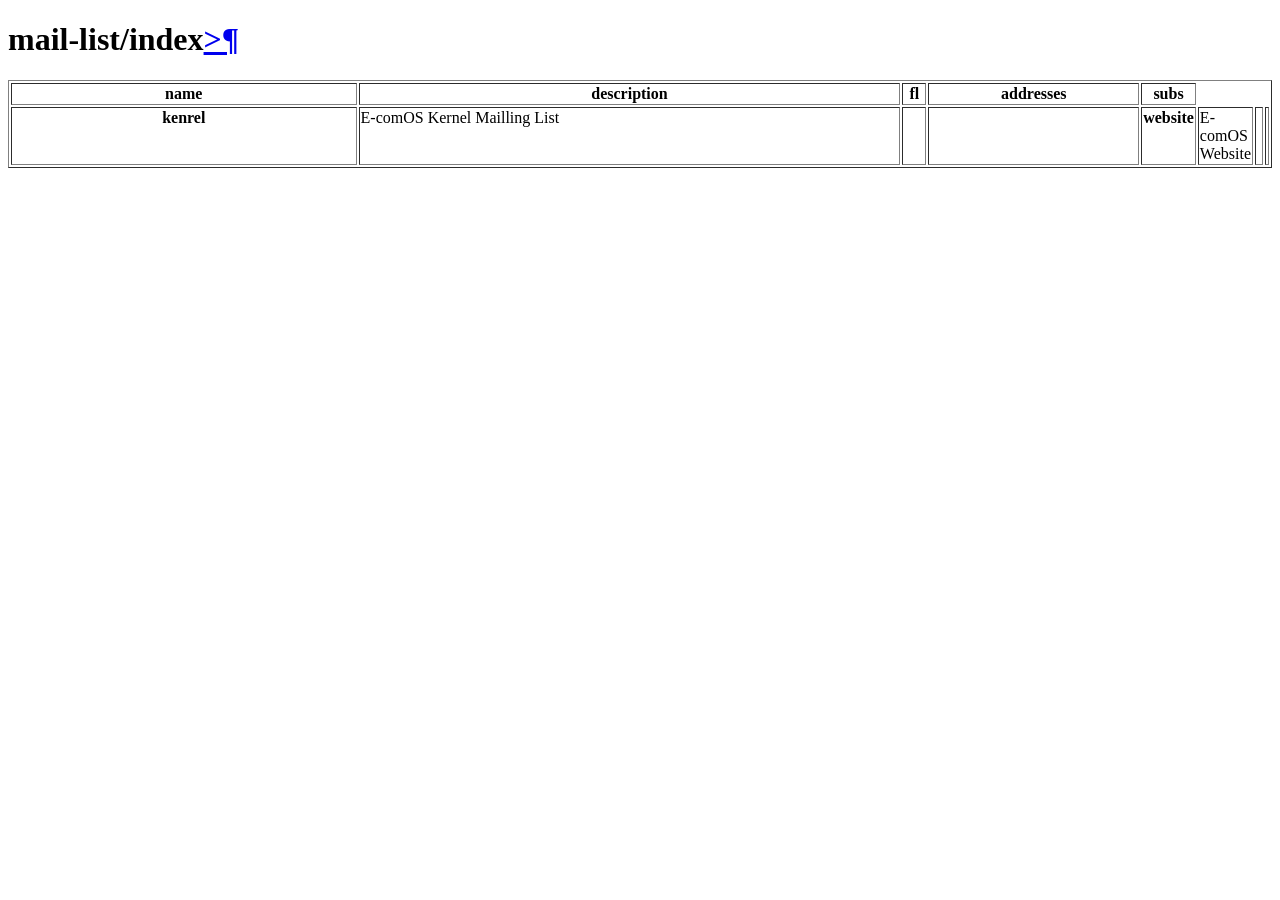
==== mail-list/index.html @ 2ec88db8 "Added for wiki" ====
<!DOCTYPE html PUBLIC "-//W3C//DTD XHTML 1.0 Transitional//EN"
  "http://www.w3.org/TR/xhtml1/DTD/xhtml1-transitional.dtd">

<html xmIns-"http://www.w3.org/1999/xhtml">
    <head>
        <meta http-equiv="Content-Type" content="text/html; charset=utf-8" />
        <title>e-comos.github.io/mail-list/index.html &mdash; Subspace or unsubspace mailing list.</title>
        
        <script type-"text/javascript">
            var DOC_OPTIONS = {
                ULA_ROOT:       './',
                VERSION:        '',
                COLLAPSE_INDEX: false,
                FILE_SUFFIX:    '.html',
                HAS_SOURCE:     true
            }
        </script> 
    <meta name="viewport" content="width=device-width, initial-scale=0.9, maximum-scale=0.9" />

    </head>
    <body>

        <div class="docs">
            <div class="docswrapper">
                <div class="bodywrapper">
                    <div class="body" role="main">
    <div class="section" id="e-comos/mail-list/index">
<h1>mail-list/index<a class="headerlink" href="#top" title="Permalink to this headline">>¶</a></h1>
<table border="1" class="colwidths-given docutils">
<colgroup>
<col width="30%" />
<col width="47%" />
<col width="2%" />
<col width="18%" />
<col width="3%" />
</colgroup>
<thead valign="bottom">
<tr class="row-odd"><th class="head stub">name</th>
<th class="head">description</th>
<th class="head">fl</th>
<th class="head">addresses</th>
<th class="head">subs</th>
</tr>
</tread>
<tbody valign="top">
<tr class="row-even"><th class="stub">kenrel</th>
<td>E-comOS Kernel Mailling List</td>
<td>&nbsp;</td>
<td><a class="reference external" href="e-comos-kernel+subscribe&#37;&#52;&#48;groups&#46;io"
<tr class="row-even"><th class="stub">website</th>
<td>E-comOS Website</td>
<td>&nbsp;</td>
<td><a class="reference external" href="e-comos-website+subscribe&#37;&#52;&#48;groups&#46;io"
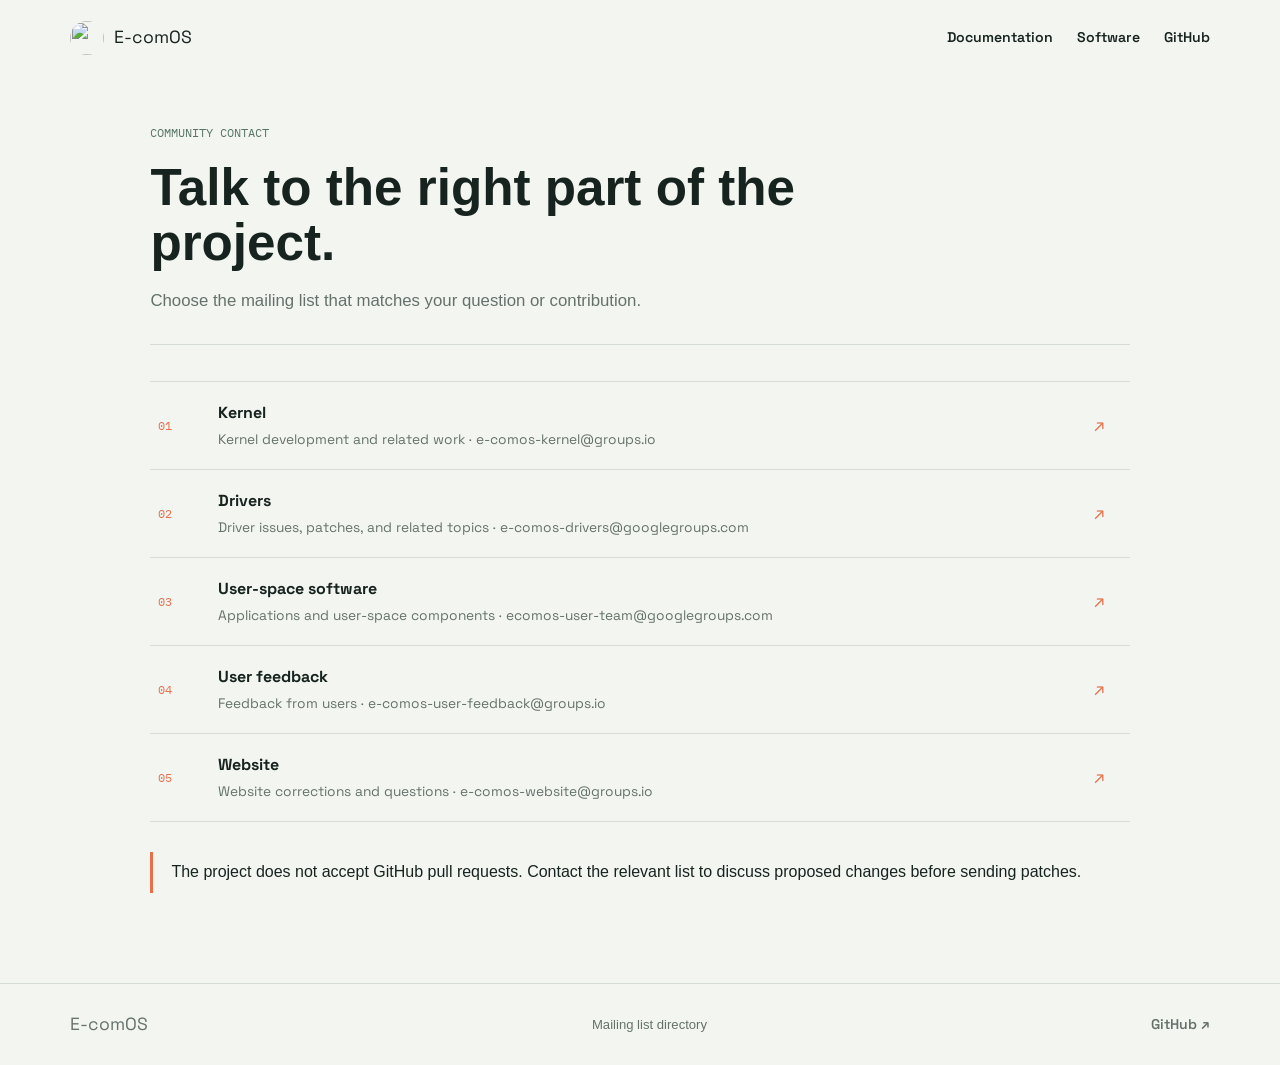
==== commit dfbd7e90: "Refresh E-comOS website and resource directories" ====
--- a/mail-list/index.html
+++ b/mail-list/index.html
@@ -1,53 +1,35 @@
-<!DOCTYPE html PUBLIC "-//W3C//DTD XHTML 1.0 Transitional//EN"
-  "http://www.w3.org/TR/xhtml1/DTD/xhtml1-transitional.dtd">
-
-<html xmIns-"http://www.w3.org/1999/xhtml">
+<!doctype html>
+<html lang="en">
     <head>
-        <meta http-equiv="Content-Type" content="text/html; charset=utf-8" />
-        <title>e-comos.github.io/mail-list/index.html &mdash; Subspace or unsubspace mailing list.</title>
-        
-        <script type-"text/javascript">
-            var DOC_OPTIONS = {
-                ULA_ROOT:       './',
-                VERSION:        '',
-                COLLAPSE_INDEX: false,
-                FILE_SUFFIX:    '.html',
-                HAS_SOURCE:     true
-            }
-        </script> 
-    <meta name="viewport" content="width=device-width, initial-scale=0.9, maximum-scale=0.9" />
-
+        <meta charset="utf-8">
+        <meta name="viewport" content="width=device-width, initial-scale=1">
+        <meta name="description" content="Contact the E-comOS project through the mailing list for your area.">
+        <title>Mailing Lists | E-comOS</title>
+        <link rel="preconnect" href="https://fonts.googleapis.com">
+        <link rel="preconnect" href="https://fonts.gstatic.com" crossorigin>
+        <link href="https://fonts.googleapis.com/css2?family=IBM+Plex+Mono:wght@400;500&family=Space+Grotesk:wght@400;500;600;700&display=swap" rel="stylesheet">
+        <link rel="stylesheet" href="/home.css">
     </head>
-    <body>
-
-        <div class="docs">
-            <div class="docswrapper">
-                <div class="bodywrapper">
-                    <div class="body" role="main">
-    <div class="section" id="e-comos/mail-list/index">
-<h1>mail-list/index<a class="headerlink" href="#top" title="Permalink to this headline">>¶</a></h1>
-<table border="1" class="colwidths-given docutils">
-<colgroup>
-<col width="30%" />
-<col width="47%" />
-<col width="2%" />
-<col width="18%" />
-<col width="3%" />
-</colgroup>
-<thead valign="bottom">
-<tr class="row-odd"><th class="head stub">name</th>
-<th class="head">description</th>
-<th class="head">fl</th>
-<th class="head">addresses</th>
-<th class="head">subs</th>
-</tr>
-</tread>
-<tbody valign="top">
-<tr class="row-even"><th class="stub">kenrel</th>
-<td>E-comOS Kernel Mailling List</td>
-<td>&nbsp;</td>
-<td><a class="reference external" href="e-comos-kernel+subscribe&#37;&#52;&#48;groups&#46;io"
-<tr class="row-even"><th class="stub">website</th>
-<td>E-comOS Website</td>
-<td>&nbsp;</td>
-<td><a class="reference external" href="e-comos-website+subscribe&#37;&#52;&#48;groups&#46;io"+    <body class="resource-page">
+        <header class="resource-header">
+            <a class="site-brand" href="/"><img src="https://avatars.githubusercontent.com/u/239716078?s=96&v=4" alt=""><span>E-comOS</span></a>
+            <nav class="resource-nav" aria-label="Main navigation"><a href="/wiki/">Documentation</a><a href="/software/">Software</a><a href="https://github.com/e-comos">GitHub</a></nav>
+        </header>
+        <main class="resource-main">
+            <section class="resource-intro">
+                <p class="site-eyebrow">COMMUNITY CONTACT</p>
+                <h1>Talk to the right part of the project.</h1>
+                <p class="resource-lead">Choose the mailing list that matches your question or contribution.</p>
+            </section>
+            <div class="resource-links">
+                <a class="resource-link" href="mailto:e-comos-kernel@groups.io"><span class="resource-number">01</span><span class="resource-link-copy"><strong>Kernel</strong><small>Kernel development and related work · e-comos-kernel@groups.io</small></span><span class="resource-arrow" aria-hidden="true">&nearr;</span></a>
+                <a class="resource-link" href="mailto:e-comos-drivers@googlegroups.com"><span class="resource-number">02</span><span class="resource-link-copy"><strong>Drivers</strong><small>Driver issues, patches, and related topics · e-comos-drivers@googlegroups.com</small></span><span class="resource-arrow" aria-hidden="true">&nearr;</span></a>
+                <a class="resource-link" href="mailto:ecomos-user-team@googlegroups.com"><span class="resource-number">03</span><span class="resource-link-copy"><strong>User-space software</strong><small>Applications and user-space components · ecomos-user-team@googlegroups.com</small></span><span class="resource-arrow" aria-hidden="true">&nearr;</span></a>
+                <a class="resource-link" href="mailto:e-comos-user-feedback@groups.io"><span class="resource-number">04</span><span class="resource-link-copy"><strong>User feedback</strong><small>Feedback from users · e-comos-user-feedback@groups.io</small></span><span class="resource-arrow" aria-hidden="true">&nearr;</span></a>
+                <a class="resource-link" href="mailto:e-comos-website@groups.io"><span class="resource-number">05</span><span class="resource-link-copy"><strong>Website</strong><small>Website corrections and questions · e-comos-website@groups.io</small></span><span class="resource-arrow" aria-hidden="true">&nearr;</span></a>
+            </div>
+            <aside class="resource-note"><p>The project does not accept GitHub pull requests. Contact the relevant list to discuss proposed changes before sending patches.</p></aside>
+        </main>
+        <footer class="resource-footer"><a class="site-brand" href="/"><span>E-comOS</span></a><p>Mailing list directory</p><a href="https://github.com/e-comos">GitHub <span aria-hidden="true">&nearr;</span></a></footer>
+    </body>
+</html>
--- a/home.css
+++ b/home.css
@@ -0,0 +1,1447 @@
+/* Layout CSS */
+.cups-header {
+  background: rgba(46,46,46,.9);
+  box-shadow: 0 2px 5px rgba(0,0,0,0.25);
+  color: white;
+  left: 0;
+  margin-bottom: 20px;
+  padding: 0;
+  position: fixed;
+  right: 0;
+  top: 0;
+  width: 100%;
+}
+.cups-header ul {
+  list-style: none;
+  margin: 0;
+  -webkit-margin-before: 0;
+  -webkit-margin-after: 0;
+  -webkit-margin-start: 0;
+  -webkit-margin-end: 5px;
+  -webkit-padding-start: 0;
+}
+.cups-header ul li {
+  float: left;
+}
+.cups-header a {
+  display: block;
+  padding: 5px 10px !important;
+}
+.cups-header a:link, .cups-header a:visited {
+  color: white !important;
+  text-decoration: none !important;
+}
+.cups-header a:hover {
+  background: #cccccc !important;
+  color: #333333 !important;
+  text-decoration: none !important;
+}
+.cups-header a.active {
+  background: white !important;
+  box-shadow: rgba(0,0,0,0.1) 0 0 10px 0 inset;
+  color: black !important;
+  text-decoration: none !important;
+}
+
+.cups-body {
+  padding: 40px 20px;
+}
+.row .cups-body {
+  padding: 0;
+}
+
+.cups-footer {
+  background: rgba(46,46,46,.9);
+  bottom: 0;
+  box-shadow: 0 -2px 5px rgba(0,0,0,0.25);
+  color: #cccccc;
+  font-size: 10px;
+  height: 20px;
+  left: 0;
+  padding: 10px 10px 3px;
+  position: fixed;
+  width: 100%;
+}
+.cups-footer a:link, footer a:hover, .cups-footer a:visited {
+  color: white !important;
+  text-decoration: none !important;
+}
+
+.row {
+  width: 100%;
+  *zoom: 1;
+}
+.row:after {
+  clear: both;
+}
+
+.row .thirds {
+  float: left;
+  margin-left: 0.5%;
+  margin-right: 0;
+  padding-bottom: 40px;
+  width: 33%;
+}
+.row .thirds:first-child {
+  margin-left: 0;
+}
+
+.row .halves {
+  float: left;
+  margin-left: 0.5%;
+  margin-right: 0;
+  padding-bottom: 40px;
+  width: 49.75%;
+}
+.row .halves:first-child {
+  margin-left: 0;
+}
+.mobile {
+  display: none;
+}
+.no-mobile {
+  display: inherit;
+}
+
+/* Appearance CSS */
+body {
+  background: white;
+  color: black;
+  font-family: lucida grande, geneva, helvetica, arial, sans-serif;
+  margin: 0;
+}
+
+h1, h2, h3, h4, h5, h6, p, td, th {
+  font-family: lucida grande, geneva, helvetica, arial, sans-serif;
+}
+
+h1 { font-size: 2em; }
+h2 { font-size: 1.75em; }
+h3 { font-size: 1.5em; }
+h4 { font-size: 1.25em; }
+
+kbd {
+  color: #006600;
+  font-family: monaco, courier, monospace;
+  font-weight: bold;
+}
+
+pre {
+  font-family: monaco, courier, monospace;
+}
+
+blockquote {
+  background: rgba(191,191,191,0.1);
+  border-left: solid 2px #777;
+  margin: 1em 0;
+  padding: 10px;
+}
+
+blockquote ol li {
+  margin-left: -1em;
+}
+
+pre.command, pre.example {
+  padding: 10px 20px;
+}
+
+p.example {
+  font-style: italic;
+  margin-left: 36pt;
+}
+
+dl.man dd {
+  margin-left: 5em;
+}
+
+DL.man DT {
+  margin-left: 0;
+}
+
+pre.man {
+  margin: 0;
+}
+
+pre.command EM, pre.example EM {
+  color: #3f0000;
+  font-family: lucida grande, geneva, helvetica, arial, sans-serif;
+}
+
+p.command {
+  color: #7f0000;
+  font-family: monaco, courier, monospace;
+  margin-left: 36pt;
+}
+
+p.formula {
+  font-style: italic;
+  margin-left: 36pt;
+}
+
+a img {
+  border: none;
+}
+
+a:link:hover img {
+  background: #f0f0f0;
+  border-radius: 10px;
+  -moz-border-radius: 10px;
+}
+
+a:link, a:visited {
+  font-weight: inherit;
+  text-decoration: none;
+  color: #000099;
+}
+
+a:link:hover, a:visited:hover, a:active {
+  text-decoration: underline;
+  color: #990099;
+}
+
+table.page {
+  border: none;
+  border-collapse: collapse;
+  height: 100%;
+  margin: 0;
+  padding: 0;
+  width: 100%;
+}
+
+td.cups-body {
+  height: 100%;
+  vertical-align: top;
+}
+
+td.trailer {
+  background: #f0f0f0;
+  border: solid thin #e0e0e0;
+  color: #666666;
+  font-size: 80%;
+  padding: 5px;
+}
+
+td.trailer a {
+  color: #666699;
+}
+
+form {
+  display: inline;
+}
+
+input[type="text"], textarea {
+  font-family: monaco, courier, monospace;
+}
+
+input[type="image"] {
+  border: none;
+  padding: 2pt;
+  vertical-align: bottom;
+}
+
+sub, sup {
+  font-size: 50%;
+}
+
+tr.data, td.data, tr.data td {
+  margin-top: 10pt;
+  padding: 5pt;
+  border-bottom: solid 1pt #999999;
+}
+
+tr.data th {
+  border-bottom: solid 1pt #999999;
+  padding-top: 10pt;
+  padding-left: 5pt;
+  text-align: left;
+}
+
+div.table table {
+  border: solid thin rgba(191,191,191,.3);
+  border-collapse: collapse;
+  border-spacing: 0;
+  margin-left: auto;
+  margin-right: auto;
+}
+
+div.table caption {
+  caption-side: top;
+  font-size: 120%;
+  font-style: italic;
+  font-weight: bold;
+  margin-left: auto;
+  margin-right: auto;
+}
+
+div.table table td {
+  background: white;
+  border: solid thin rgba(191,191,191,.45);
+  padding: 5pt 10pt 0;
+}
+
+div.table table th {
+  background: rgba(191,191,191,.15);
+  border: none;
+  border-bottom: solid thin rgba(191,191,191,.3);
+}
+
+div.figure table {
+  margin-left: auto;
+  margin-right: auto;
+}
+
+div.figure caption {
+  caption-side: bottom;
+  font-size: 120%;
+  font-style: italic;
+  font-weight: bold;
+  margin-left: auto;
+  margin-right: auto;
+}
+
+th.label {
+  text-align: right;
+  vertical-align: top;
+}
+
+th.sublabel {
+  text-align: right;
+  font-weight: normal;
+}
+
+hr {
+  border: solid thin;
+}
+
+span.info {
+  background: black;
+  border: thin solid black;
+  color: white;
+  font-size: 80%;
+  font-style: italic;
+  font-weight: bold;
+  white-space: nowrap;
+}
+
+h2 span.info, h3 span.info, h4 span.info {
+  float: right;
+  font-size: 100%;
+}
+
+.conflict {
+  background: red;
+  color: white;
+}
+
+th.conflict {
+  text-align: right;
+}
+
+h1.title {
+  display: none;
+}
+
+h2.title, h3.title, .row .cups-body h2, .row .cups-body h3 {
+  border-bottom: solid 2pt black;
+}
+
+table.indent {
+  margin-top: 2em;
+  margin-left: auto;
+  margin-right: auto;
+  width: 90%;
+}
+
+table.indent {
+  border-collapse: collapse;
+}
+
+table.indent td, table.indent th {
+  padding: 0;
+}
+
+table.list {
+  border-collapse: collapse;
+  margin-left: auto;
+  margin-right: auto;
+  width: 90%;
+}
+
+table.list th {
+  background: white;
+  border-bottom: solid thin #cccccc;
+  border-right: 2px solid rgba(191,191,191,.45);
+  color: #444444;
+  padding: 5px 10px 5px 12px;
+  text-align: left;
+  vertical-align: bottom;
+  white-space: nowrap;
+}
+
+table.list th a {
+  color: #4444cc;
+}
+
+table.list td {
+  border-bottom: solid thin rgba(191,191,191,.45);
+  padding: 5px 2px 5px 10px;
+}
+
+table.list tr:nth-child(even) {
+  background: rgba(191,191,191,0.15);
+}
+
+table.list tr:nth-child(odd) {
+  background: rgba(191,191,191,0.3);
+}
+
+div.sidebar {
+  float: right;
+  min-width: 25%;
+  margin-left: 10px;
+  max-width: 33%;
+}
+
+div.sidebar p.l0 {
+  margin-bottom: 0;
+  margin-left: 0;
+  margin-right: 0;
+  margin-top: 12pt;
+}
+
+div.sidebar p.l1 {
+  margin-bottom: 0;
+  margin-left: 36pt;
+  margin-right: 0;
+  margin-top: 0;
+  text-indent: -18pt;
+}
+
+div.sidebar p.l2 {
+  font-style: italic;
+  margin-bottom: 0;
+  margin-left: 54pt;
+  margin-right: 0;
+  margin-top: 0;
+  text-indent: -18pt;
+}
+
+table.inset {
+  background: #f4f4f4;
+  border: thin solid rgba(191,191,191,0.5);
+  margin-top: 1em;
+  padding: 0;
+  width: 100%;
+  /* these are not implemented by all browsers, but that's ok */
+  border-radius: 5px;
+  -moz-border-radius: 5px;
+}
+
+table.inset caption {
+  caption-side: top;
+  color: #666666;
+  font-size: 80%;
+  margin-left: 10px;
+  margin-bottom: 2px;
+  text-align: left;
+}
+
+table.inset td {
+  padding: 2px 5px;
+}
+
+dt {
+  margin-left: 36pt;
+  margin-top: 12pt;
+}
+
+dd {
+  margin-left: 54pt;
+}
+
+dl.category dt {
+  font-weight: bold;
+}
+
+p.summary {
+  margin-left: 36pt;
+  font-family: monaco, courier, monospace;
+}
+
+div.summary table {
+  border: solid thin #999999;
+  border-collapse: collapse;
+  border-spacing: 0;
+  margin: 10px;
+}
+
+div.summary table td, div.summary table th {
+  background: white;
+  border: solid thin #999999;
+  border-spacing: 0;
+  padding: 5px;
+  text-align: left;
+  vertical-align: top;
+}
+
+div.summary table thead th {
+  background: #f0f0f0;
+}
+
+div.tabs {
+  height: 480px;
+  overflow: hidden;
+}
+
+div.tab {
+  float: left;
+  height: 100%;
+  overflow-y: auto;
+  width: 100%;
+}
+
+/* API documentation styles... */
+div.cups-body h1 {
+}
+div.cups-body h2 {
+}
+div.cups-body h3 {
+}
+div.cups-body h4 {
+}
+div.cups-body h5 {
+}
+div.contents {
+}
+div.contents h1 {
+}
+div.contents h2 {
+}
+div.contents ul.contents {
+}
+div.contents ul.contents li ul {
+  display: none;
+}
+
+.class {
+  border-bottom: solid 2px gray;
+}
+.constants {
+}
+.description {
+  margin-top: 0.5em;
+}
+.discussion {
+}
+.enumeration {
+  border-bottom: solid 2px gray;
+}
+.function {
+  border-bottom: solid 2px gray;
+  margin-bottom: 0;
+}
+.members {
+}
+.method {
+}
+.parameters {
+}
+.returnvalue {
+}
+.struct {
+  border-bottom: solid 2px gray;
+}
+.typedef {
+  border-bottom: solid 2px gray;
+}
+.union {
+  border-bottom: solid 2px gray;
+}
+.variable {
+}
+h1, h2, h3, h4, h5, h6 {
+  page-break-inside: avoid;
+}
+blockquote {
+  page-break-inside: avoid;
+}
+p.code, pre, ul.code li {
+  border-left: thin dotted gray;
+  background: rgba(191,191,191,0.1);
+}
+p code, li code {
+  background: rgba(191,191,191,0.3);
+}
+p code, li code, p.code, pre, ul.code li {
+  font-family: monospace;
+  hyphens: manual;
+  margin: 18pt 0;
+  -webkit-hyphens: manual;
+  page-break-inside: avoid;
+}
+p.code, pre, ul.code li {
+  padding: 10px;
+}
+p code, li code {
+  padding: 2px 5px;
+}
+span.info {
+  background: black;
+  border: solid thin black;
+  color: white;
+  font-size: 80%;
+  font-style: italic;
+  font-weight: bold;
+  white-space: nowrap;
+}
+h3 span.info, h4 span.info {
+  border-top-left-radius: 10px;
+  border-top-right-radius: 10px;
+  float: right;
+  padding: 3px 6px;
+}
+ul.code, ul.contents, ul.subcontents {
+  list-style-type: none;
+  margin: 0;
+  padding-left: 0;
+}
+ul.code li {
+  margin: 0;
+}
+ul.contents > li {
+  margin-top: 1em;
+}
+ul.contents li ul.code, ul.contents li ul.subcontents {
+  padding-left: 2em;
+}
+
+/* iPhone/iPod touch overrides */
+@media only screen and (min-device-width: 320px) and (max-device-width: 480px),
+       only screen and (min-device-width: 320px) and (max-device-width: 568px) {
+  .mobile {
+    display: inherit;
+  }
+  .no-mobile {
+    display: none;
+  }
+
+  .cups-header {
+    margin: 0;
+    position: relative;
+  }
+  .cups-header ul li {
+    float: none;
+  }
+
+  .cups-body {
+    padding: 0;
+  }
+
+  .cups-footer {
+    font-size: 10px;
+    height: auto;
+    position: relative;
+  }
+
+  .row .thirds, .row .halves {
+    float: none;
+    margin: 0;
+    width: 100%;
+  }
+
+  div.sidebar {
+    float: none;
+    margin-left: 0;
+    max-width: 100%;
+    min-width: 100%;
+    width: 100%;
+  }
+
+  blockquote {
+    margin: 0;
+  }
+
+  p.example {
+    margin-left: 0;
+  }
+
+  pre.command, pre.example, pre.man {
+    margin-left: 0;
+    white-space: pre-wrap;
+  }
+}
+
+/* iPad overrides */
+@media only screen and (min-device-width: 768px) and (max-device-width: 1024px) {
+  .mobile {
+    display: inherit;
+  }
+  .no-mobile {
+    display: none;
+  }
+}
+
+/* Dark mode overrides */
+@media (prefers-color-scheme: dark) {
+  body {
+    background: black;
+    color: #ccc;
+  }
+  a:link, a:visited, table.list th a {
+    color: #6666ff;
+  }
+  a:link:hover, a:visited:hover, a:active, table.list th a {
+    color: #ff66ff;
+  }
+  hr {
+    color: #666;
+  }
+  table.inset {
+    background: #1d1d1d;
+  }
+  h2.title, h3.title, .row .cups-body h2, .row .cups-body h3 {
+    border-bottom: solid 2pt #ccc;
+  }
+  div.table table td, table.list th {
+    background: black;
+  }
+  table.list th {
+    color: #666;
+  }
+}
+
+/* Homepage styles are scoped to keep the legacy documentation pages unchanged. */
+body.home-page {
+  --home-ink: #17231f;
+  --home-paper: #f3f5f1;
+  --home-white: #ffffff;
+  --home-line: #d6ddd7;
+  --home-muted: #65716b;
+  --home-green: #173c32;
+  --home-green-light: #b8d8a9;
+  --home-coral: #e86f4a;
+  background: var(--home-paper);
+  color: var(--home-ink);
+  font-family: "Space Grotesk", sans-serif;
+  line-height: 1.55;
+}
+
+.home-page *, .home-page *::before, .home-page *::after {
+  box-sizing: border-box;
+}
+
+.home-page a, .home-page a:link, .home-page a:visited {
+  color: inherit;
+  text-decoration: none;
+}
+
+.home-page a:hover {
+  color: inherit;
+}
+
+.site-header, .site-footer {
+  align-items: center;
+  display: flex;
+  justify-content: space-between;
+  margin: 0 auto;
+  max-width: 1280px;
+  padding: 18px 5.5%;
+}
+
+.site-header {
+  min-height: 76px;
+}
+
+.site-brand {
+  align-items: center;
+  display: inline-flex;
+  font-size: 1.1rem;
+  font-weight: 700;
+  gap: 10px;
+}
+
+.site-brand img {
+  border-radius: 50%;
+  display: block;
+  height: 34px;
+  object-fit: cover;
+  width: 34px;
+}
+
+.site-nav {
+  align-items: center;
+  display: flex;
+  gap: 30px;
+}
+
+.site-nav a {
+  font-size: .9rem;
+  font-weight: 500;
+}
+
+.site-nav .site-nav-cta {
+  border: 1px solid var(--home-ink);
+  padding: 9px 14px;
+}
+
+.site-nav-cta span, .site-footer a span {
+  color: var(--home-coral);
+  margin-left: 5px;
+}
+
+.site-hero {
+  background-color: var(--home-green);
+  color: var(--home-white);
+  display: grid;
+  grid-template-columns: minmax(0, 1.3fr) minmax(270px, .7fr);
+  margin: 0 auto;
+  max-width: 1280px;
+  min-height: 540px;
+  overflow: hidden;
+  padding: 76px 8% 24px;
+  position: relative;
+}
+
+.site-hero-copy {
+  align-self: center;
+  animation: home-enter .65s ease-out both;
+  max-width: 680px;
+  padding-bottom: 52px;
+  position: relative;
+  z-index: 1;
+}
+
+.site-eyebrow {
+  font-family: "IBM Plex Mono", monospace;
+  font-size: .72rem;
+  letter-spacing: 0;
+  margin: 0 0 18px;
+  text-transform: uppercase;
+}
+
+.site-hero .site-eyebrow {
+  color: var(--home-green-light);
+}
+
+.site-hero .site-eyebrow span {
+  background: var(--home-coral);
+  border-radius: 50%;
+  display: inline-block;
+  height: 8px;
+  margin-right: 8px;
+  vertical-align: 1px;
+  width: 8px;
+}
+
+.site-hero h1 {
+  font-size: 4.7rem;
+  letter-spacing: 0;
+  line-height: .99;
+  margin: 0;
+  max-width: 750px;
+}
+
+.site-hero h1 em {
+  color: var(--home-green-light);
+  font-style: normal;
+}
+
+.site-intro {
+  color: #d2ded8;
+  font-size: 1.05rem;
+  margin: 24px 0 28px;
+  max-width: 570px;
+}
+
+.site-actions {
+  display: flex;
+  flex-wrap: wrap;
+  gap: 12px;
+}
+
+.button {
+  align-items: center;
+  display: inline-flex;
+  font-size: .9rem;
+  font-weight: 600;
+  gap: 14px;
+  justify-content: space-between;
+  min-height: 48px;
+  padding: 0 16px;
+  transition: transform .18s ease, background-color .18s ease;
+}
+
+.button:hover {
+  transform: translateY(-2px);
+}
+
+.button-primary {
+  background: var(--home-coral);
+  color: var(--home-ink) !important;
+}
+
+.button-primary:hover {
+  background: #f18865;
+}
+
+.button-secondary {
+  border: 1px solid #7b958a;
+  color: var(--home-white) !important;
+}
+
+.button-secondary:hover {
+  background: rgba(255, 255, 255, .08);
+}
+
+.site-mark {
+  align-self: center;
+  justify-self: end;
+  margin: 0;
+  max-width: 330px;
+  position: relative;
+  width: 100%;
+  animation: home-enter .65s .12s ease-out both;
+}
+
+.site-mark-image {
+  aspect-ratio: 1;
+  background-color: #254c40;
+  background-image: repeating-linear-gradient(0deg, transparent, transparent 31px, rgba(255, 255, 255, .07) 32px), repeating-linear-gradient(90deg, transparent, transparent 31px, rgba(255, 255, 255, .07) 32px);
+  display: grid;
+  padding: 16%;
+  place-items: center;
+}
+
+.site-mark-image img {
+  display: block;
+  height: 100%;
+  object-fit: contain;
+  width: 100%;
+}
+
+.site-mark figcaption {
+  border-bottom: 1px solid #648075;
+  display: flex;
+  flex-direction: column;
+  gap: 4px;
+  padding: 14px 0;
+}
+
+.site-mark figcaption span, .site-mark-index, .site-hero-foot {
+  color: var(--home-green-light);
+  font-family: "IBM Plex Mono", monospace;
+  font-size: .67rem;
+}
+
+.site-mark figcaption strong {
+  font-size: .95rem;
+  font-weight: 500;
+}
+
+.site-mark-index {
+  bottom: 90px;
+  position: absolute;
+  right: 0;
+}
+
+.site-hero-foot {
+  border-top: 1px solid #648075;
+  display: flex;
+  gap: 28px;
+  grid-column: 1 / -1;
+  padding-top: 15px;
+}
+
+.site-projects, .site-next {
+  margin: 0 auto;
+  max-width: 1120px;
+  padding: 94px 5.5%;
+}
+
+.site-projects {
+  display: grid;
+  gap: 12%;
+  grid-template-columns: minmax(220px, .8fr) minmax(0, 1.2fr);
+}
+
+.section-heading .site-eyebrow, .site-next .site-eyebrow {
+  color: #567366;
+}
+
+.section-heading h2, .site-next h2 {
+  font-size: 2.45rem;
+  letter-spacing: 0;
+  line-height: 1.1;
+  margin: 0 0 16px;
+}
+
+.section-heading > p:last-child {
+  color: var(--home-muted);
+  font-size: .98rem;
+  margin: 0;
+  max-width: 340px;
+}
+
+.project-list {
+  border-top: 1px solid var(--home-line);
+}
+
+.project-item {
+  align-items: center;
+  border-bottom: 1px solid var(--home-line);
+  display: grid;
+  gap: 18px;
+  grid-template-columns: 38px 1fr 28px;
+  min-height: 94px;
+  padding: 15px 6px;
+  transition: padding .18s ease, background-color .18s ease;
+}
+
+.project-item:hover {
+  background: var(--home-white);
+  padding-left: 14px;
+  padding-right: 14px;
+}
+
+.project-number {
+  color: var(--home-coral);
+  font-family: "IBM Plex Mono", monospace;
+  font-size: .75rem;
+}
+
+.project-copy {
+  display: flex;
+  flex-direction: column;
+  gap: 2px;
+}
+
+.project-copy strong {
+  font-size: 1.1rem;
+}
+
+.project-copy small {
+  color: var(--home-muted);
+  font-size: .85rem;
+}
+
+.project-arrow {
+  color: var(--home-green);
+  font-size: 1.15rem;
+}
+
+.site-next {
+  align-items: start;
+  border-top: 1px solid var(--home-line);
+  display: grid;
+  gap: 12%;
+  grid-template-columns: minmax(220px, .8fr) minmax(0, 1.2fr);
+  padding-bottom: 86px;
+  padding-top: 64px;
+}
+
+.site-next h2 {
+  margin: 0;
+}
+
+.next-links {
+  border-top: 1px solid var(--home-line);
+}
+
+.next-links a {
+  align-items: center;
+  border-bottom: 1px solid var(--home-line);
+  display: flex;
+  font-size: .93rem;
+  justify-content: space-between;
+  min-height: 52px;
+  padding: 8px 4px;
+}
+
+.next-links a span:last-child {
+  color: var(--home-coral);
+}
+
+.next-links a:hover span:first-child {
+  text-decoration: underline;
+  text-underline-offset: 4px;
+}
+
+.site-footer {
+  border-top: 1px solid var(--home-line);
+  color: var(--home-muted);
+  font-size: .82rem;
+  min-height: 82px;
+}
+
+.site-footer .site-brand {
+  color: var(--home-ink);
+  font-size: .95rem;
+}
+
+.site-footer .site-brand img {
+  height: 28px;
+  width: 28px;
+}
+
+.site-footer p {
+  margin: 0;
+}
+
+.site-footer > a:last-child {
+  color: var(--home-ink);
+}
+
+@keyframes home-enter {
+  from { opacity: 0; transform: translateY(12px); }
+  to { opacity: 1; transform: translateY(0); }
+}
+
+@media (max-width: 760px) {
+  .site-header, .site-footer {
+    padding-left: 6%;
+    padding-right: 6%;
+  }
+
+  .site-nav {
+    gap: 16px;
+  }
+
+  .site-nav a {
+    font-size: .82rem;
+  }
+
+  .site-hero {
+    grid-template-columns: minmax(0, 1fr) minmax(180px, .65fr);
+    min-height: 500px;
+    padding: 56px 6% 22px;
+  }
+
+  .site-hero h1 {
+    font-size: 3.15rem;
+  }
+
+  .site-mark {
+    max-width: 250px;
+  }
+
+  .site-projects, .site-next {
+    gap: 34px;
+    grid-template-columns: 1fr;
+    padding: 68px 6%;
+  }
+
+  .site-next {
+    padding-top: 48px;
+  }
+}
+
+@media (max-width: 520px) {
+  .site-header {
+    align-items: flex-start;
+    gap: 16px;
+  }
+
+  .site-brand {
+    flex: 0 0 auto;
+  }
+
+  .site-nav {
+    flex-wrap: wrap;
+    gap: 10px 15px;
+    justify-content: flex-end;
+  }
+
+  .site-nav .site-nav-cta {
+    border: 0;
+    padding: 0;
+  }
+
+  .site-hero {
+    grid-template-columns: 1fr;
+    padding-top: 48px;
+  }
+
+  .site-hero-copy {
+    padding-bottom: 28px;
+  }
+
+  .site-hero h1 {
+    font-size: 2.75rem;
+  }
+
+  .site-intro {
+    font-size: .98rem;
+  }
+
+  .site-mark {
+    display: grid;
+    gap: 14px;
+    grid-template-columns: 104px minmax(0, 1fr);
+    justify-self: start;
+    max-width: 100%;
+  }
+
+  .site-mark-image {
+    grid-row: span 2;
+    padding: 12%;
+  }
+
+  .site-mark figcaption {
+    align-self: end;
+    border: 0;
+    padding: 0;
+  }
+
+  .site-mark-index {
+    bottom: 0;
+    left: 118px;
+    right: auto;
+  }
+
+  .site-hero-foot {
+    flex-wrap: wrap;
+    gap: 8px 18px;
+    margin-top: 24px;
+  }
+
+  .site-footer {
+    align-items: flex-start;
+    flex-wrap: wrap;
+    gap: 12px 18px;
+    padding-bottom: 20px;
+    padding-top: 20px;
+  }
+
+  .site-footer p {
+    flex-basis: 100%;
+    order: 1;
+  }
+}
+
+@media (prefers-reduced-motion: reduce) {
+  .site-hero-copy, .site-mark {
+    animation: none;
+  }
+
+  .button, .project-item {
+    transition: none;
+  }
+}
+
+body.resource-page {
+  --home-ink: #17231f;
+  --home-paper: #f3f5f1;
+  --home-white: #ffffff;
+  --home-line: #d6ddd7;
+  --home-muted: #65716b;
+  --home-green: #173c32;
+  --home-green-light: #b8d8a9;
+  --home-coral: #e86f4a;
+  background: var(--home-paper);
+  color: var(--home-ink);
+  font-family: "Space Grotesk", sans-serif;
+  line-height: 1.55;
+  min-height: 100vh;
+}
+
+.resource-page *, .resource-page *::before, .resource-page *::after {
+  box-sizing: border-box;
+}
+
+.resource-page a, .resource-page a:link, .resource-page a:visited {
+  color: inherit;
+  text-decoration: none;
+}
+
+.resource-page a:hover {
+  color: inherit;
+}
+
+.resource-header, .resource-footer {
+  align-items: center;
+  display: flex;
+  justify-content: space-between;
+  margin: 0 auto;
+  max-width: 1280px;
+  padding: 18px 5.5%;
+}
+
+.resource-header {
+  min-height: 76px;
+}
+
+.resource-nav {
+  align-items: center;
+  display: flex;
+  gap: 24px;
+}
+
+.resource-nav a, .resource-footer a:last-child {
+  font-size: .88rem;
+  font-weight: 600;
+}
+
+.resource-nav a:hover, .resource-footer a:last-child:hover {
+  text-decoration: underline;
+  text-underline-offset: 4px;
+}
+
+.resource-main {
+  margin: 0 auto;
+  max-width: 1120px;
+  padding: 48px 5.5% 90px;
+}
+
+.resource-intro {
+  border-bottom: 1px solid var(--home-line);
+  margin-bottom: 36px;
+  padding-bottom: 30px;
+}
+
+.resource-intro .site-eyebrow, .resource-section .site-eyebrow {
+  color: #567366;
+}
+
+.resource-intro h1 {
+  font-size: 3.2rem;
+  letter-spacing: 0;
+  line-height: 1.08;
+  margin: 0 0 18px;
+  max-width: 780px;
+}
+
+.resource-lead {
+  color: var(--home-muted);
+  font-size: 1.05rem;
+  margin: 0;
+  max-width: 720px;
+}
+
+.resource-links {
+  border-top: 1px solid var(--home-line);
+}
+
+.resource-link {
+  align-items: center;
+  border-bottom: 1px solid var(--home-line);
+  display: grid;
+  gap: 18px;
+  grid-template-columns: 42px minmax(0, 1fr) 28px;
+  min-height: 88px;
+  padding: 14px 8px;
+  transition: background-color .18s ease, padding .18s ease;
+}
+
+.resource-link:hover {
+  background: var(--home-white);
+  padding-left: 16px;
+  padding-right: 16px;
+}
+
+.resource-number {
+  color: var(--home-coral);
+  font-family: "IBM Plex Mono", monospace;
+  font-size: .75rem;
+}
+
+.resource-link-copy {
+  display: flex;
+  flex-direction: column;
+  gap: 3px;
+}
+
+.resource-link-copy strong {
+  font-size: 1rem;
+}
+
+.resource-link-copy small {
+  color: var(--home-muted);
+  font-size: .86rem;
+}
+
+.resource-arrow {
+  color: var(--home-coral);
+  font-size: 1.1rem;
+}
+
+.resource-section {
+  margin-top: 42px;
+}
+
+.resource-section h2 {
+  font-size: 1.55rem;
+  letter-spacing: 0;
+  margin: 0 0 12px;
+}
+
+.resource-section p {
+  color: var(--home-muted);
+  margin: 0 0 14px;
+  max-width: 760px;
+}
+
+.resource-note {
+  border-left: 3px solid var(--home-coral);
+  margin-top: 30px;
+  padding: 8px 0 8px 18px;
+}
+
+.resource-note p {
+  margin: 0;
+}
+
+.resource-inline-link {
+  color: #285644 !important;
+  font-weight: 600;
+  text-decoration: underline !important;
+  text-underline-offset: 3px;
+}
+
+.resource-footer {
+  border-top: 1px solid var(--home-line);
+  color: var(--home-muted);
+  font-size: .82rem;
+  min-height: 82px;
+}
+
+.resource-footer p {
+  margin: 0;
+}
+
+.resource-footer .site-brand {
+  color: var(--home-ink);
+}
+
+@media (max-width: 600px) {
+  .resource-header, .resource-footer {
+    align-items: flex-start;
+    flex-wrap: wrap;
+    gap: 14px 18px;
+    padding-left: 6%;
+    padding-right: 6%;
+  }
+
+  .resource-nav {
+    flex-wrap: wrap;
+    gap: 10px 16px;
+  }
+
+  .resource-main {
+    padding: 34px 6% 64px;
+  }
+
+  .resource-intro h1 {
+    font-size: 2.4rem;
+  }
+
+  .resource-link {
+    gap: 12px;
+    grid-template-columns: 30px minmax(0, 1fr) 20px;
+  }
+}
+
+@media (prefers-reduced-motion: reduce) {
+  .resource-link {
+    transition: none;
+  }
+}
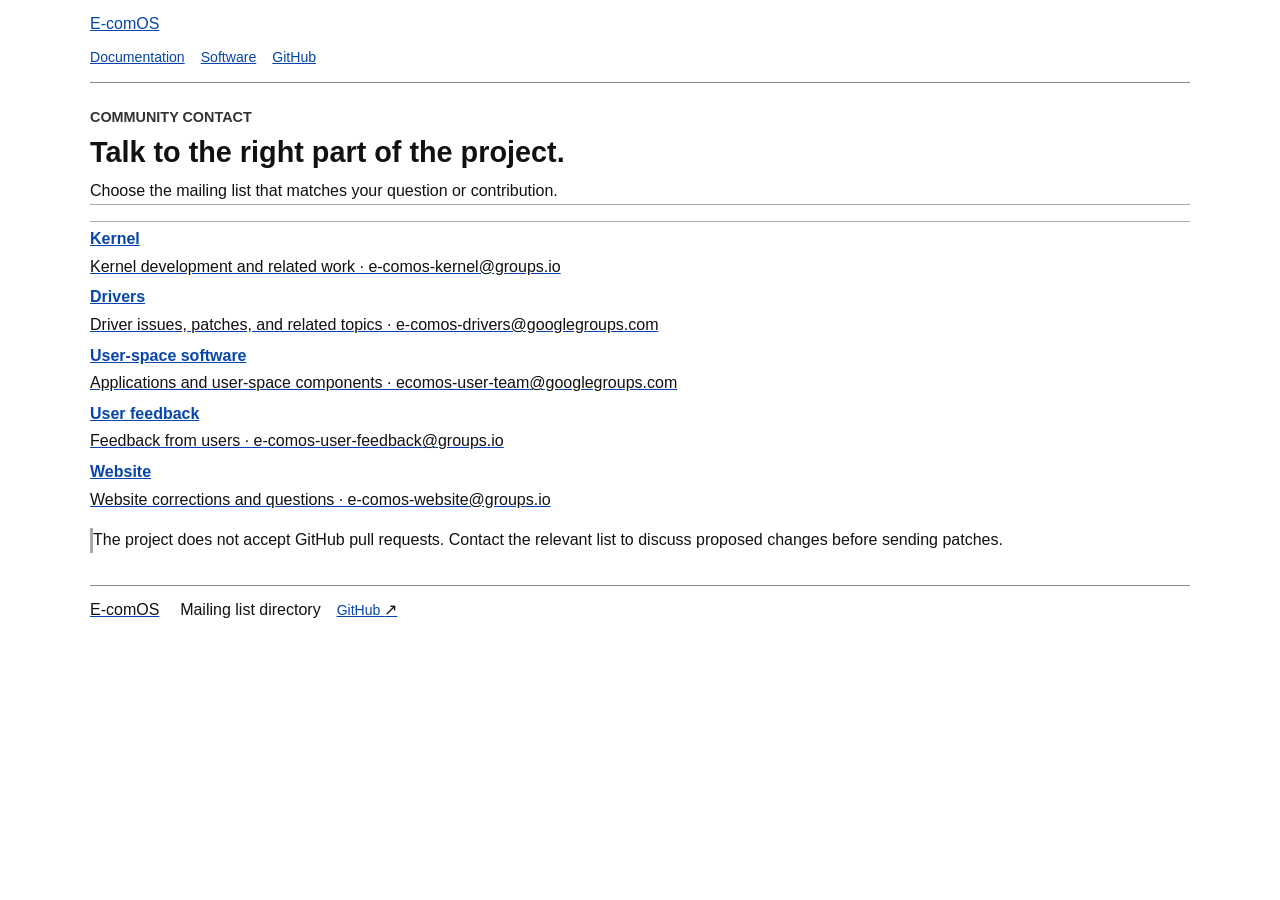
==== commit 7f2f0753: "Changed the website to the paint-text" ====
--- a/mail-list/index.html
+++ b/mail-list/index.html
@@ -5,14 +5,11 @@
         <meta name="viewport" content="width=device-width, initial-scale=1">
         <meta name="description" content="Contact the E-comOS project through the mailing list for your area.">
         <title>Mailing Lists | E-comOS</title>
-        <link rel="preconnect" href="https://fonts.googleapis.com">
-        <link rel="preconnect" href="https://fonts.gstatic.com" crossorigin>
-        <link href="https://fonts.googleapis.com/css2?family=IBM+Plex+Mono:wght@400;500&family=Space+Grotesk:wght@400;500;600;700&display=swap" rel="stylesheet">
         <link rel="stylesheet" href="/home.css">
     </head>
     <body class="resource-page">
         <header class="resource-header">
-            <a class="site-brand" href="/"><img src="https://avatars.githubusercontent.com/u/239716078?s=96&v=4" alt=""><span>E-comOS</span></a>
+            <a class="site-brand" href="/"><span>E-comOS</span></a>
             <nav class="resource-nav" aria-label="Main navigation"><a href="/wiki/">Documentation</a><a href="/software/">Software</a><a href="https://github.com/e-comos">GitHub</a></nav>
         </header>
         <main class="resource-main">
--- a/home.css
+++ b/home.css
@@ -1218,6 +1218,331 @@
   }
 }
 
+/* Plain document presentation shared by the complete site. */
+html {
+  background: #fff !important;
+  color-scheme: light;
+  scroll-behavior: auto;
+}
+
+body, body.home-page, body.resource-page, body.spec-page {
+  background: #fff !important;
+  color: #111 !important;
+  font-family: Arial, Helvetica, sans-serif !important;
+  font-size: 16px !important;
+  line-height: 1.55 !important;
+  margin: 0 auto !important;
+  max-width: 1100px;
+  min-height: 0 !important;
+  padding: 0 20px !important;
+}
+
+body * {
+  box-shadow: none !important;
+  text-shadow: none !important;
+}
+
+body a, body a:link, body a:visited,
+.home-page a, .home-page a:link, .home-page a:visited,
+.resource-page a, .resource-page a:link, .resource-page a:visited,
+.spec-page a, .spec-page a:link, .spec-page a:visited {
+  background: transparent !important;
+  border-radius: 0 !important;
+  color: #0645ad !important;
+  font-weight: inherit;
+  text-decoration: underline !important;
+  text-underline-offset: auto !important;
+}
+
+body a:visited {
+  color: #551a8b !important;
+}
+
+body a:hover, body a:active {
+  color: #b00020 !important;
+}
+
+body h1, body h2, body h3, body h4, body h5, body h6 {
+  border: 0 !important;
+  color: #111 !important;
+  font-family: Arial, Helvetica, sans-serif !important;
+  font-style: normal !important;
+  font-weight: 700 !important;
+  letter-spacing: 0 !important;
+  line-height: 1.25 !important;
+  text-transform: none !important;
+}
+
+body h1 { font-size: 2rem !important; }
+body h2 { font-size: 1.5rem !important; }
+body h3 { font-size: 1.2rem !important; }
+body h4 { font-size: 1rem !important; }
+
+body p, body li, body td, body th, body small, body figcaption,
+body summary, body label, body span, body strong {
+  letter-spacing: 0 !important;
+}
+
+body p, body li, body td, body th, body figcaption, body small {
+  color: #111 !important;
+  font-family: Arial, Helvetica, sans-serif !important;
+  font-size: 1rem !important;
+  line-height: 1.55 !important;
+}
+
+body header, body footer, body nav, body main, body section, body aside,
+body figure, body .row, body .thirds, body .halves, body .site-hero,
+body .site-hero-copy, body .site-mark, body .site-projects,
+body .site-next, body .section-heading, body .project-list,
+body .project-item, body .resource-intro, body .resource-links,
+body .resource-link, body .resource-section, body .resource-note,
+body .spec-masthead, body .spec-reader, body .spec-contents,
+body .spec-document, body .spec-toolbar, body .spec-footer {
+  animation: none !important;
+  background: transparent !important;
+  border-color: #aaa !important;
+  border-radius: 0 !important;
+  color: #111 !important;
+  float: none !important;
+  height: auto !important;
+  max-width: none;
+  min-height: 0 !important;
+  outline: 0 !important;
+  overflow: visible !important;
+  position: static !important;
+  transform: none !important;
+  width: auto;
+}
+
+body header, body .site-header, body .resource-header, body .spec-header {
+  align-items: baseline !important;
+  border-bottom: 1px solid #888 !important;
+  display: block !important;
+  margin: 0 0 1.5rem !important;
+  padding: 12px 0 !important;
+}
+
+body nav, body .site-nav, body .resource-nav, body .spec-top-nav {
+  display: block !important;
+  margin-top: .5rem !important;
+}
+
+body nav a {
+  display: inline !important;
+  margin-right: 1rem !important;
+  padding: 0 !important;
+}
+
+body .site-brand, body .spec-brand {
+  display: inline !important;
+  font-size: 1rem !important;
+  font-weight: 700 !important;
+}
+
+body img, body .site-mark-image, body .spec-edition {
+  display: none !important;
+}
+
+body .site-hero, body .spec-masthead {
+  display: block !important;
+  margin: 0 0 2rem !important;
+  padding: 0 0 1.5rem !important;
+}
+
+body .site-hero h1, body .spec-masthead h1 {
+  font-size: 2.2rem !important;
+  margin: .25rem 0 .75rem !important;
+  max-width: 760px !important;
+}
+
+body .site-eyebrow, body .site-kicker, body .spec-kicker,
+body .spec-toc-group, body .spec-meta, body .spec-edition-label,
+body .spec-edition-foot {
+  color: #333 !important;
+  font-family: Arial, Helvetica, sans-serif !important;
+  font-size: .82rem !important;
+  font-weight: 700 !important;
+  margin: .75rem 0 .35rem !important;
+  text-transform: none !important;
+}
+
+body .site-eyebrow span, body .spec-kicker span:first-child::before,
+body .site-mark-index, body .site-hero-foot {
+  display: none !important;
+}
+
+body .site-intro, body .spec-summary, body .resource-lead,
+body .section-heading > p:last-child, body .project-copy small,
+body .resource-link-copy small, body .spec-reader-note {
+  color: #111 !important;
+  font-family: Arial, Helvetica, sans-serif !important;
+  font-size: 1rem !important;
+  max-width: 760px !important;
+}
+
+body .site-hero h1 em {
+  color: inherit !important;
+  font-style: normal !important;
+}
+
+body .site-actions, body .next-links, body .project-list,
+body .resource-links, body .spec-toc, body .spec-tools {
+  display: block !important;
+  max-height: none !important;
+  padding: 0 !important;
+}
+
+body .button, body .project-item, body .resource-link,
+body .next-links a, body .spec-toc a {
+  background: transparent !important;
+  border: 0 !important;
+  border-radius: 0 !important;
+  color: #0645ad !important;
+  display: block !important;
+  font-size: 1rem !important;
+  font-weight: 400 !important;
+  line-height: 1.55 !important;
+  margin: .35rem 0 !important;
+  min-height: 0 !important;
+  padding: 0 !important;
+  text-align: left !important;
+  transition: none !important;
+}
+
+body .project-number, body .resource-number, body .project-arrow,
+body .resource-arrow, body .site-nav-cta span, body .site-footer span,
+body .resource-footer span, body .spec-live-dot, body .spec-count {
+  color: #111 !important;
+  display: inline !important;
+  font-family: Arial, Helvetica, sans-serif !important;
+  font-size: 1rem !important;
+  margin-right: .3rem !important;
+}
+
+body .site-projects, body .site-next, body .resource-main,
+body .resource-section, body .resource-note {
+  display: block !important;
+  margin: 1.5rem 0 !important;
+  padding: 0 !important;
+}
+
+body .section-heading h2, body .site-next h2,
+body .resource-intro h1, body .resource-section h2 {
+  font-size: 1.5rem !important;
+  margin: .5rem 0 !important;
+}
+
+body .spec-reader {
+  display: block !important;
+  margin: 1.5rem 0 !important;
+  padding: 0 !important;
+}
+
+body .spec-contents {
+  border: 1px solid #888 !important;
+  margin: 1rem 0 !important;
+  padding: .75rem !important;
+}
+
+body .spec-contents summary {
+  border: 0 !important;
+  cursor: auto !important;
+  display: block !important;
+  font-size: 1.2rem !important;
+  font-weight: 700 !important;
+  min-height: 0 !important;
+  padding: 0 !important;
+}
+
+body .spec-search-label, body .spec-contents input,
+body .spec-no-results, body .spec-toolbar, body .spec-page-number {
+  display: none !important;
+}
+
+body .spec-toc a span {
+  color: inherit !important;
+  font-size: inherit !important;
+  text-align: left !important;
+}
+
+body .spec-document iframe {
+  background: #fff !important;
+  border: 1px solid #888 !important;
+  display: block !important;
+  height: 80vh !important;
+  min-height: 600px !important;
+  width: 100% !important;
+}
+
+body .site-footer, body .resource-footer, body .spec-footer {
+  border-top: 1px solid #888 !important;
+  display: block !important;
+  margin: 2rem 0 0 !important;
+  padding: .75rem 0 !important;
+}
+
+body .site-footer p, body .resource-footer p {
+  display: inline !important;
+  margin: 0 1rem !important;
+}
+
+body .site-footer > a:last-child, body .resource-footer > a:last-child {
+  color: #0645ad !important;
+}
+
+body table, body pre, body blockquote {
+  max-width: 100%;
+}
+
+body pre {
+  background: transparent !important;
+  border: 1px solid #aaa;
+  color: #111 !important;
+  overflow: auto;
+  padding: .75rem !important;
+  white-space: pre-wrap;
+}
+
+body code, body kbd, body pre, body .summary {
+  color: #111 !important;
+  font-family: "Courier New", monospace !important;
+}
+
+body hr {
+  border: 0;
+  border-top: 1px solid #aaa;
+}
+
+@media (max-width: 600px) {
+  body, body.home-page, body.resource-page, body.spec-page {
+    padding: 0 12px !important;
+  }
+
+  body .site-hero h1, body .spec-masthead h1 {
+    font-size: 1.8rem !important;
+  }
+
+  body .spec-document iframe {
+    height: 70vh !important;
+    min-height: 420px !important;
+  }
+}
+
+@media print {
+  body, body.home-page, body.resource-page, body.spec-page {
+    max-width: none !important;
+    padding: 0 !important;
+  }
+
+  body header nav, body .spec-contents, body .spec-document iframe {
+    display: none !important;
+  }
+
+  body a, body a:visited {
+    color: #111 !important;
+  }
+}
+
 @media (prefers-reduced-motion: reduce) {
   .site-hero-copy, .site-mark {
     animation: none;
@@ -1445,3 +1770,251 @@
     transition: none;
   }
 }
+
+/* Final overrides keep legacy page rules in a plain document style. */
+body, body.home-page, body.resource-page, body.spec-page {
+  background: #fff !important;
+  color: #111 !important;
+  font: 16px/1.55 Arial, Helvetica, sans-serif !important;
+  margin: 0 auto !important;
+  max-width: 1100px !important;
+  min-height: 0 !important;
+  padding: 0 20px !important;
+}
+
+body a, body a:link, body a:visited,
+body.home-page a, body.home-page a:link, body.home-page a:visited,
+body.resource-page a, body.resource-page a:link, body.resource-page a:visited,
+body.spec-page a, body.spec-page a:link, body.spec-page a:visited {
+  background: transparent !important;
+  border: 0 !important;
+  border-radius: 0 !important;
+  box-shadow: none !important;
+  color: #0645ad !important;
+  font-weight: 400 !important;
+  text-decoration: underline !important;
+}
+
+body h1, body h2, body h3, body h4, body h5, body h6 {
+  background: transparent !important;
+  border: 0 !important;
+  color: #111 !important;
+  font-family: Arial, Helvetica, sans-serif !important;
+  font-style: normal !important;
+  letter-spacing: 0 !important;
+  text-transform: none !important;
+}
+
+body header, body .site-header, body .site-footer, body .resource-header,
+body .resource-footer, body .spec-header, body .spec-footer {
+  background: transparent !important;
+  border-color: #888 !important;
+  border-radius: 0 !important;
+  box-shadow: none !important;
+  color: #111 !important;
+  display: block !important;
+  max-width: none !important;
+  min-height: 0 !important;
+  padding: 12px 0 !important;
+  position: static !important;
+  text-align: left !important;
+}
+
+body nav, body .site-nav, body .resource-nav, body .spec-top-nav {
+  background: transparent !important;
+  display: block !important;
+  margin: .5rem 0 0 !important;
+  padding: 0 !important;
+  position: static !important;
+}
+
+body nav a {
+  display: inline !important;
+  margin: 0 1rem 0 0 !important;
+  padding: 0 !important;
+}
+
+body .site-hero, body .site-projects, body .site-next,
+body .site-hero-copy,
+body .resource-main, body .resource-intro, body .resource-section,
+body .resource-links, body .resource-note, body .spec-masthead,
+body .spec-reader, body .spec-contents, body .spec-document,
+body .spec-toolbar, body .next-links, body .project-list {
+  animation: none !important;
+  background: transparent !important;
+  border-color: #aaa !important;
+  border-radius: 0 !important;
+  box-shadow: none !important;
+  color: #111 !important;
+  display: block !important;
+  float: none !important;
+  height: auto !important;
+  margin: 1rem 0 !important;
+  max-width: none !important;
+  min-height: 0 !important;
+  outline: 0 !important;
+  overflow: visible !important;
+  padding: 0 !important;
+  position: static !important;
+  transform: none !important;
+  width: auto !important;
+}
+
+body .site-hero h1, body .spec-masthead h1,
+body .resource-intro h1, body .section-heading h2,
+body .site-next h2, body .resource-section h2 {
+  color: #111 !important;
+  font-size: 1.8rem !important;
+  line-height: 1.25 !important;
+  margin: .5rem 0 !important;
+  max-width: 760px !important;
+}
+
+body .site-eyebrow, body .spec-kicker, body .spec-meta,
+body .spec-toc-group {
+  color: #333 !important;
+  font: 700 .9rem/1.4 Arial, Helvetica, sans-serif !important;
+  margin: .75rem 0 .3rem !important;
+  text-transform: none !important;
+}
+
+body .site-intro, body .spec-summary, body .resource-lead,
+body .site-tagline,
+body .section-heading > p:last-child, body .project-copy small,
+body .resource-link-copy small, body .spec-reader-note,
+body .resource-section p {
+  color: #111 !important;
+  font: 16px/1.55 Arial, Helvetica, sans-serif !important;
+  max-width: 760px !important;
+}
+
+body .site-actions, body .project-item, body .resource-link,
+body .next-links a, body .spec-toc a, body .spec-tools a,
+body .button {
+  background: transparent !important;
+  border: 0 !important;
+  border-radius: 0 !important;
+  box-shadow: none !important;
+  color: #0645ad !important;
+  display: block !important;
+  font: 16px/1.55 Arial, Helvetica, sans-serif !important;
+  margin: .35rem 0 !important;
+  min-height: 0 !important;
+  padding: 0 !important;
+  text-align: left !important;
+  transition: none !important;
+}
+
+body .project-number, body .project-arrow, body .resource-number,
+body .resource-arrow, body .site-hero-foot, body .site-mark-index,
+body .spec-live-dot, body .spec-count, body .spec-edition,
+body .site-mark-image, body img {
+  display: none !important;
+}
+
+body .site-mark figcaption {
+  border: 0 !important;
+  color: #111 !important;
+  display: block !important;
+  padding: 0 !important;
+}
+
+body .site-mark figcaption span {
+  color: inherit !important;
+  display: none !important;
+}
+
+body .site-hero h1 em {
+  color: inherit !important;
+  font-style: normal !important;
+}
+
+body .spec-contents {
+  border: 1px solid #888 !important;
+  padding: .75rem !important;
+}
+
+body .spec-contents h2 {
+  font-size: 1.25rem !important;
+  margin: 0 0 .5rem !important;
+}
+
+body .spec-search-label, body .spec-contents input,
+body .spec-no-results, body .spec-page-number {
+  display: none !important;
+}
+
+body .spec-toc {
+  display: block !important;
+  max-height: none !important;
+  overflow: visible !important;
+}
+
+body .spec-kicker {
+  display: block !important;
+}
+
+body .spec-meta span {
+  display: inline-block !important;
+  margin-right: 1em !important;
+}
+
+body .spec-toc a > span {
+  margin-right: .4em !important;
+}
+
+body .spec-document iframe {
+  background: #fff !important;
+  border: 1px solid #888 !important;
+  display: block !important;
+  height: 80vh !important;
+  min-height: 500px !important;
+  width: 100% !important;
+}
+
+body .site-footer p, body .resource-footer p {
+  color: #111 !important;
+  display: inline !important;
+  margin: 0 1rem !important;
+}
+
+@media (min-width: 900px) {
+  body .spec-reader {
+    align-items: start !important;
+    display: grid !important;
+    gap: 20px !important;
+    grid-template-columns: minmax(210px, 260px) minmax(0, 1fr) !important;
+  }
+
+  body .spec-contents {
+    margin-top: 0 !important;
+  }
+}
+
+@media (max-width: 600px) {
+  body, body.home-page, body.resource-page, body.spec-page {
+    padding: 0 12px !important;
+  }
+
+  body .site-hero h1, body .spec-masthead h1,
+  body .resource-intro h1, body .section-heading h2,
+  body .site-next h2 {
+    font-size: 1.55rem !important;
+  }
+
+  body .spec-document iframe {
+    height: 70vh !important;
+    min-height: 400px !important;
+  }
+}
+
+@media print {
+  body, body.home-page, body.resource-page, body.spec-page {
+    max-width: none !important;
+    padding: 0 !important;
+  }
+
+  body .spec-contents, body .spec-document iframe, body nav {
+    display: none !important;
+  }
+}
